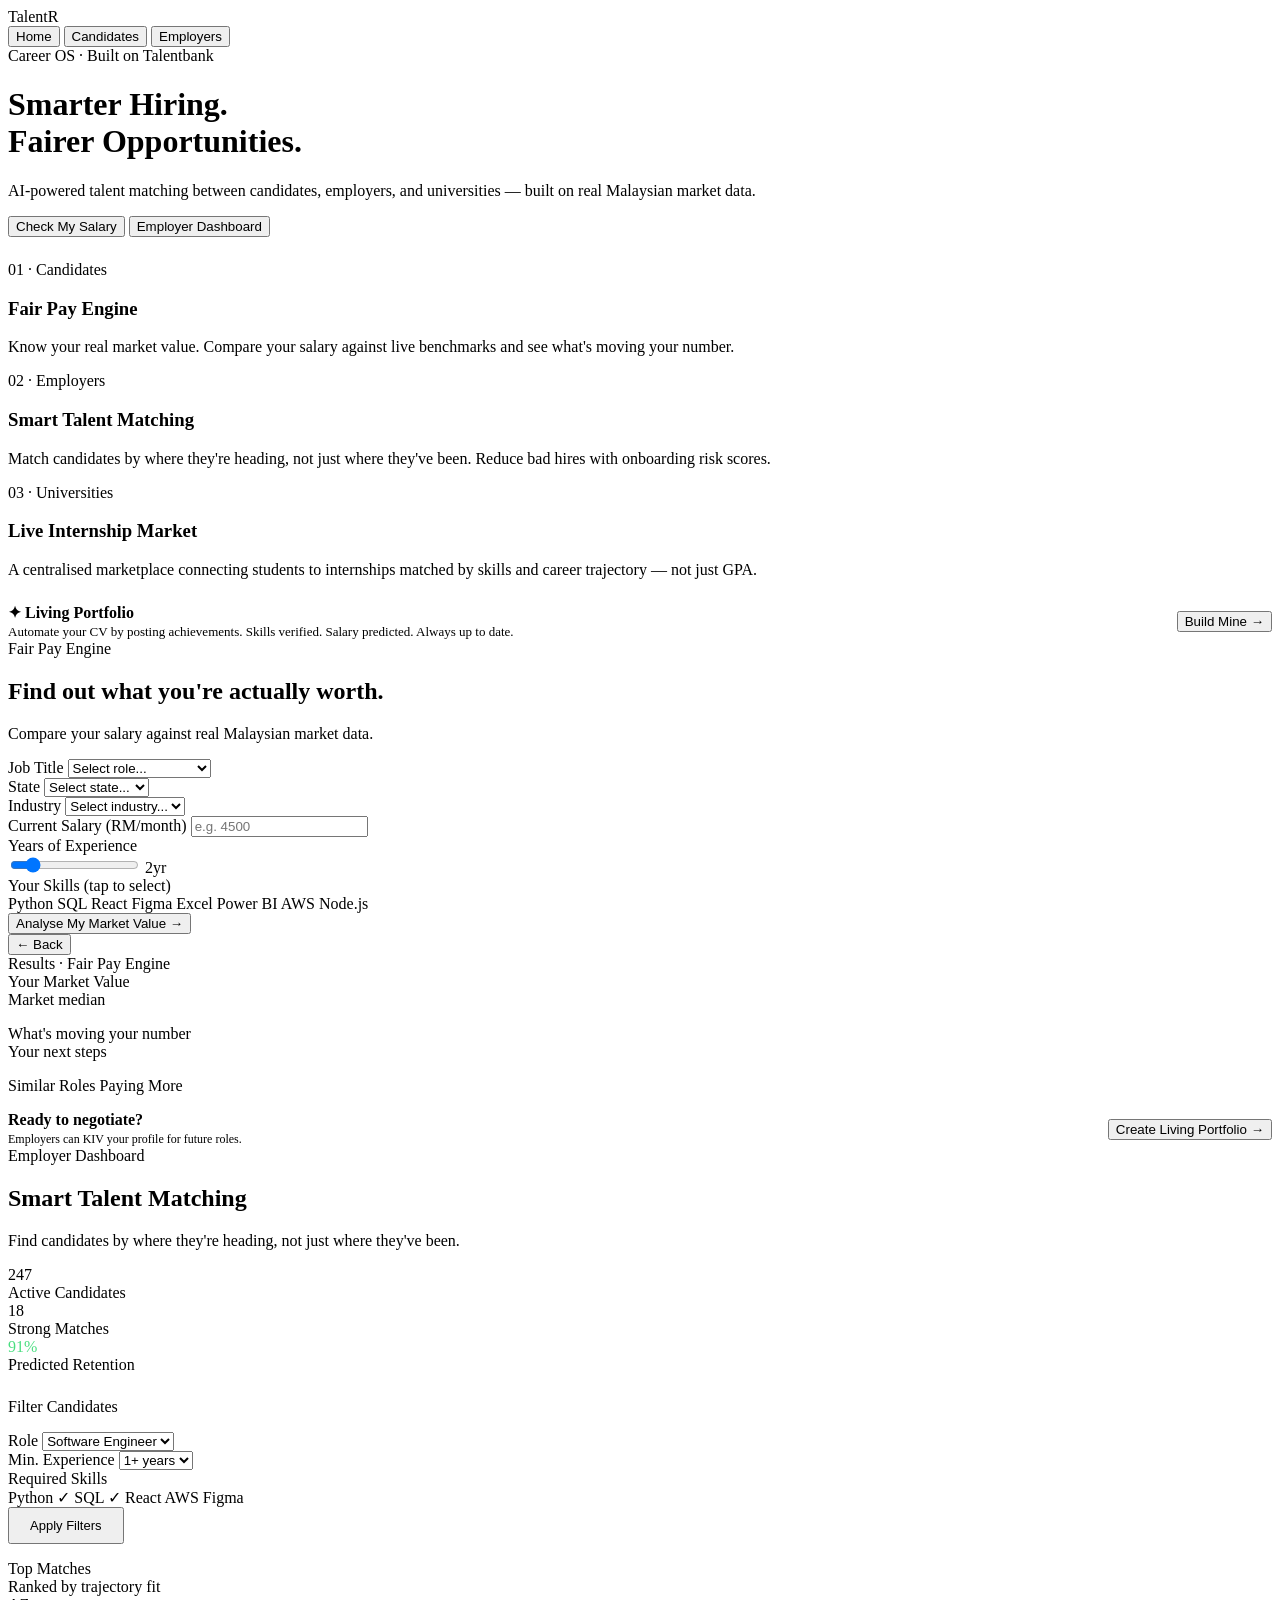
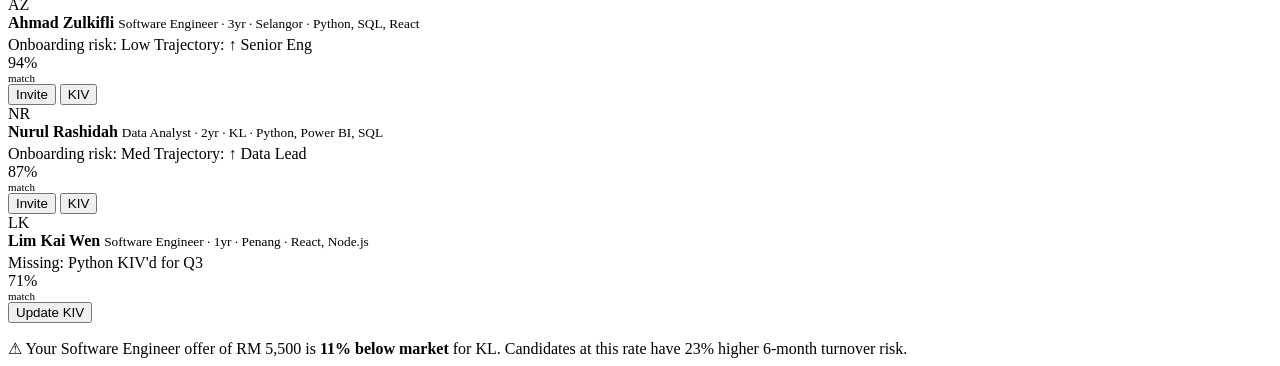
==== index.html @ a868d4d3 "initial commit" ====
<!DOCTYPE html>
<html lang="en">
<head>
  <meta charset="UTF-8" />
  <meta name="viewport" content="width=device-width, initial-scale=1.0" />
  <title>TalentR — Smarter Hiring. Fairer Opportunities.</title>
  <link rel="stylesheet" href="css/style.css" />
</head>
<body>

  <!-- NAV -->
  <nav>
    <div class="logo">TalentR</div>
    <div class="nav-links">
      <button class="nav-link active" onclick="showPage('home')">Home</button>
      <button class="nav-link" onclick="showPage('candidate')">Candidates</button>
      <button class="nav-link" onclick="showPage('employer')">Employers</button>
    </div>
  </nav>

  <!-- ═══════════════════════════════════════
       HOME PAGE
  ═══════════════════════════════════════ -->
  <div id="home" class="page active">
    <div class="hero">
      <div class="eyebrow">Career OS · Built on Talentbank</div>
      <h1>Smarter Hiring.<br>Fairer <span>Opportunities.</span></h1>
      <p>AI-powered talent matching between candidates, employers, and universities — built on real Malaysian market data.</p>
      <div class="hero-cta">
        <button class="btn-gold" onclick="showPage('candidate')">Check My Salary</button>
        <button class="btn-outline" onclick="showPage('employer')">Employer Dashboard</button>
      </div>
    </div>

    <div class="divider"></div>

    <div class="grid3" style="margin-top:1.5rem;">
      <div class="card">
        <div class="card-label">01 · Candidates</div>
        <h3>Fair Pay Engine</h3>
        <p>Know your real market value. Compare your salary against live benchmarks and see what's moving your number.</p>
      </div>
      <div class="card">
        <div class="card-label">02 · Employers</div>
        <h3>Smart Talent Matching</h3>
        <p>Match candidates by where they're heading, not just where they've been. Reduce bad hires with onboarding risk scores.</p>
      </div>
      <div class="card">
        <div class="card-label">03 · Universities</div>
        <h3>Live Internship Market</h3>
        <p>A centralised marketplace connecting students to internships matched by skills and career trajectory — not just GPA.</p>
      </div>
    </div>

    <div class="soft-highlight" style="margin-top:1.5rem; display:flex; align-items:center; gap:1rem; flex-wrap:wrap;">
      <div style="flex:1; min-width:180px;">
        <strong>✦ Living Portfolio</strong><br>
        <span style="font-size:13px; font-weight:400;">Automate your CV by posting achievements. Skills verified. Salary predicted. Always up to date.</span>
      </div>
      <button class="btn-gold" onclick="showPage('candidate')">Build Mine →</button>
    </div>
  </div>

  <!-- ═══════════════════════════════════════
       CANDIDATE PAGE
  ═══════════════════════════════════════ -->
  <div id="candidate" class="page">

    <!-- FORM -->
    <div id="cand-form">
      <div class="eyebrow">Fair Pay Engine</div>
      <h2 class="page-title">Find out what you're actually worth.</h2>
      <p class="page-sub">Compare your salary against real Malaysian market data.</p>

      <div class="step-bar">
        <div class="step done" id="s1"></div>
        <div class="step" id="s2"></div>
        <div class="step" id="s3"></div>
      </div>

      <div class="card">
        <div class="grid2">
          <div class="form-group">
            <label class="form-label">Job Title</label>
            <select class="form-select" id="jobTitle">
              <option value="">Select role...</option>
              <option value="Software Engineer">Software Engineer</option>
              <option value="Data Analyst">Data Analyst</option>
              <option value="Product Manager">Product Manager</option>
              <option value="UI/UX Designer">UI/UX Designer</option>
              <option value="Marketing Executive">Marketing Executive</option>
              <option value="HR Executive">HR Executive</option>
              <option value="Business Analyst">Business Analyst</option>
              <option value="DevOps Engineer">DevOps Engineer</option>
            </select>
          </div>
          <div class="form-group">
            <label class="form-label">State</label>
            <select class="form-select" id="state">
              <option value="">Select state...</option>
              <option value="Kuala Lumpur">Kuala Lumpur</option>
              <option value="Selangor">Selangor</option>
              <option value="Penang">Penang</option>
              <option value="Johor">Johor</option>
              <option value="Perak">Perak</option>
              <option value="Sabah">Sabah</option>
              <option value="Sarawak">Sarawak</option>
            </select>
          </div>
          <div class="form-group">
            <label class="form-label">Industry</label>
            <select class="form-select" id="industry">
              <option value="">Select industry...</option>
              <option value="Technology">Technology</option>
              <option value="Finance">Finance</option>
              <option value="Healthcare">Healthcare</option>
              <option value="E-commerce">E-commerce</option>
              <option value="Manufacturing">Manufacturing</option>
              <option value="Education">Education</option>
            </select>
          </div>
          <div class="form-group">
            <label class="form-label">Current Salary (RM/month)</label>
            <input type="number" class="form-input" id="currentSalary" placeholder="e.g. 4500" />
          </div>
        </div>

        <div class="form-group">
          <label class="form-label">Years of Experience</label>
          <div class="range-wrap">
            <input type="range" min="0" max="15" value="2" step="1" id="expRange"
              oninput="document.getElementById('expVal').textContent=this.value+'yr'" />
            <span class="range-val" id="expVal">2yr</span>
          </div>
        </div>

        <div class="form-group">
          <label class="form-label">Your Skills <span class="form-label-hint">(tap to select)</span></label>
          <div class="skills-area" id="skillsArea">
            <span class="tag tag-neutral skill-tag" onclick="toggleSkill(this,'Python')">Python</span>
            <span class="tag tag-neutral skill-tag" onclick="toggleSkill(this,'SQL')">SQL</span>
            <span class="tag tag-neutral skill-tag" onclick="toggleSkill(this,'React')">React</span>
            <span class="tag tag-neutral skill-tag" onclick="toggleSkill(this,'Figma')">Figma</span>
            <span class="tag tag-neutral skill-tag" onclick="toggleSkill(this,'Excel')">Excel</span>
            <span class="tag tag-neutral skill-tag" onclick="toggleSkill(this,'Power BI')">Power BI</span>
            <span class="tag tag-neutral skill-tag" onclick="toggleSkill(this,'AWS')">AWS</span>
            <span class="tag tag-neutral skill-tag" onclick="toggleSkill(this,'Node.js')">Node.js</span>
          </div>
        </div>

        <button class="btn-gold btn-full" onclick="calcSalary()">Analyse My Market Value →</button>
      </div>
    </div>

    <!-- RESULTS -->
    <div id="cand-result" class="result-hidden">
      <div class="result-header">
        <button class="btn-outline btn-sm" onclick="backToForm()">← Back</button>
        <div>
          <div class="eyebrow" style="margin:0;">Results · Fair Pay Engine</div>
          <div class="result-subtitle" id="resultSubtitle"></div>
        </div>
      </div>

      <div class="card" style="margin-bottom:1rem;">
        <div class="card-label">Your Market Value</div>
        <div class="big-number" id="salaryRange"></div>
        <div class="big-number-sub" id="salaryNote"></div>
        <div class="salary-bar-wrap">
          <div class="salary-range-label">
            <span id="barMin"></span>
            <span class="gold-text">Market median</span>
            <span id="barMax"></span>
          </div>
          <div class="salary-bar">
            <div class="salary-bar-fill" id="barFill"></div>
            <div class="salary-marker" id="barMarker"></div>
          </div>
        </div>
        <div class="position-text" id="positionText"></div>
      </div>

      <div class="grid2" style="margin-bottom:1rem;">
        <div class="card">
          <div class="card-label">What's moving your number</div>
          <div id="factorsList"></div>
        </div>
        <div class="card">
          <div class="card-label">Your next steps</div>
          <div id="nextStepsList"></div>
        </div>
      </div>

      <div class="card" style="margin-bottom:1rem;">
        <div class="card-label">Similar Roles Paying More</div>
        <div id="similarRoles"></div>
      </div>

      <div class="soft-highlight" style="display:flex; align-items:center; gap:1rem; flex-wrap:wrap;">
        <div style="flex:1; min-width:160px;">
          <strong>Ready to negotiate?</strong><br>
          <span style="font-size:12px; font-weight:400;">Employers can KIV your profile for future roles.</span>
        </div>
        <button class="btn-gold" onclick="showPage('home')">Create Living Portfolio →</button>
      </div>
    </div>
  </div>

  <!-- ═══════════════════════════════════════
       EMPLOYER PAGE
  ═══════════════════════════════════════ -->
  <div id="employer" class="page">
    <div class="eyebrow">Employer Dashboard</div>
    <h2 class="page-title">Smart Talent Matching</h2>
    <p class="page-sub">Find candidates by where they're heading, not just where they've been.</p>

    <div class="grid3" style="margin-bottom:1.5rem;">
      <div class="card employer-stat">
        <div class="num">247</div>
        <div class="lbl">Active Candidates</div>
      </div>
      <div class="card employer-stat">
        <div class="num">18</div>
        <div class="lbl">Strong Matches</div>
      </div>
      <div class="card employer-stat">
        <div class="num" style="color:#4ade80;">91%</div>
        <div class="lbl">Predicted Retention</div>
      </div>
    </div>

    <div class="card" style="margin-bottom:1rem;">
      <div class="card-label" style="margin-bottom:1rem;">Filter Candidates</div>
      <div class="grid2">
        <div class="form-group">
          <label class="form-label">Role</label>
          <select class="form-select">
            <option>Software Engineer</option>
            <option>Data Analyst</option>
            <option>Product Manager</option>
            <option>UI/UX Designer</option>
          </select>
        </div>
        <div class="form-group">
          <label class="form-label">Min. Experience</label>
          <select class="form-select">
            <option>1+ years</option>
            <option>2+ years</option>
            <option>3+ years</option>
            <option>5+ years</option>
          </select>
        </div>
      </div>
      <div class="form-group">
        <label class="form-label">Required Skills</label>
        <div class="skills-area">
          <span class="tag tag-gold">Python ✓</span>
          <span class="tag tag-gold">SQL ✓</span>
          <span class="tag tag-neutral skill-tag">React</span>
          <span class="tag tag-neutral skill-tag">AWS</span>
          <span class="tag tag-neutral skill-tag">Figma</span>
        </div>
      </div>
      <button class="btn-gold" style="font-size:13px; padding:9px 20px;">Apply Filters</button>
    </div>

    <div class="card">
      <div class="match-header">
        <div class="card-label" style="margin:0;">Top Matches</div>
        <span class="muted-text">Ranked by trajectory fit</span>
      </div>

      <!-- Match 1 -->
      <div class="match-card">
        <div class="match-avatar">AZ</div>
        <div class="match-info">
          <strong>Ahmad Zulkifli</strong>
          <small>Software Engineer · 3yr · Selangor · Python, SQL, React</small>
          <div style="margin-top:4px;">
            <span class="tag tag-up tag-sm">Onboarding risk: Low</span>
            <span class="tag tag-up tag-sm">Trajectory: ↑ Senior Eng</span>
          </div>
        </div>
        <div class="match-actions">
          <div class="match-score">94%</div>
          <div class="muted-text" style="font-size:11px;">match</div>
          <div class="action-btns">
            <button class="btn-gold btn-xs">Invite</button>
            <button class="btn-outline btn-xs">KIV</button>
          </div>
        </div>
      </div>

      <!-- Match 2 -->
      <div class="match-card">
        <div class="match-avatar-outline">NR</div>
        <div class="match-info">
          <strong>Nurul Rashidah</strong>
          <small>Data Analyst · 2yr · KL · Python, Power BI, SQL</small>
          <div style="margin-top:4px;">
            <span class="tag tag-neutral tag-sm">Onboarding risk: Med</span>
            <span class="tag tag-up tag-sm">Trajectory: ↑ Data Lead</span>
          </div>
        </div>
        <div class="match-actions">
          <div class="match-score">87%</div>
          <div class="muted-text" style="font-size:11px;">match</div>
          <div class="action-btns">
            <button class="btn-gold btn-xs">Invite</button>
            <button class="btn-outline btn-xs">KIV</button>
          </div>
        </div>
      </div>

      <!-- Match 3 — KIV'd -->
      <div class="match-card match-dim">
        <div class="match-avatar-outline">LK</div>
        <div class="match-info">
          <strong>Lim Kai Wen</strong>
          <small>Software Engineer · 1yr · Penang · React, Node.js</small>
          <div style="margin-top:4px;">
            <span class="tag tag-down tag-sm">Missing: Python</span>
            <span class="kiv-badge">KIV'd for Q3</span>
          </div>
        </div>
        <div class="match-actions">
          <div class="match-score muted-text">71%</div>
          <div class="muted-text" style="font-size:11px;">match</div>
          <div class="action-btns">
            <button class="btn-outline btn-xs">Update KIV</button>
          </div>
        </div>
      </div>

      <div class="soft-highlight" style="margin-top:1rem;">
        ⚠ Your Software Engineer offer of RM 5,500 is <strong>11% below market</strong> for KL.
        Candidates at this rate have 23% higher 6-month turnover risk.
      </div>
    </div>
  </div>

  <script src="js/app.js"></script>
</body>
</html>
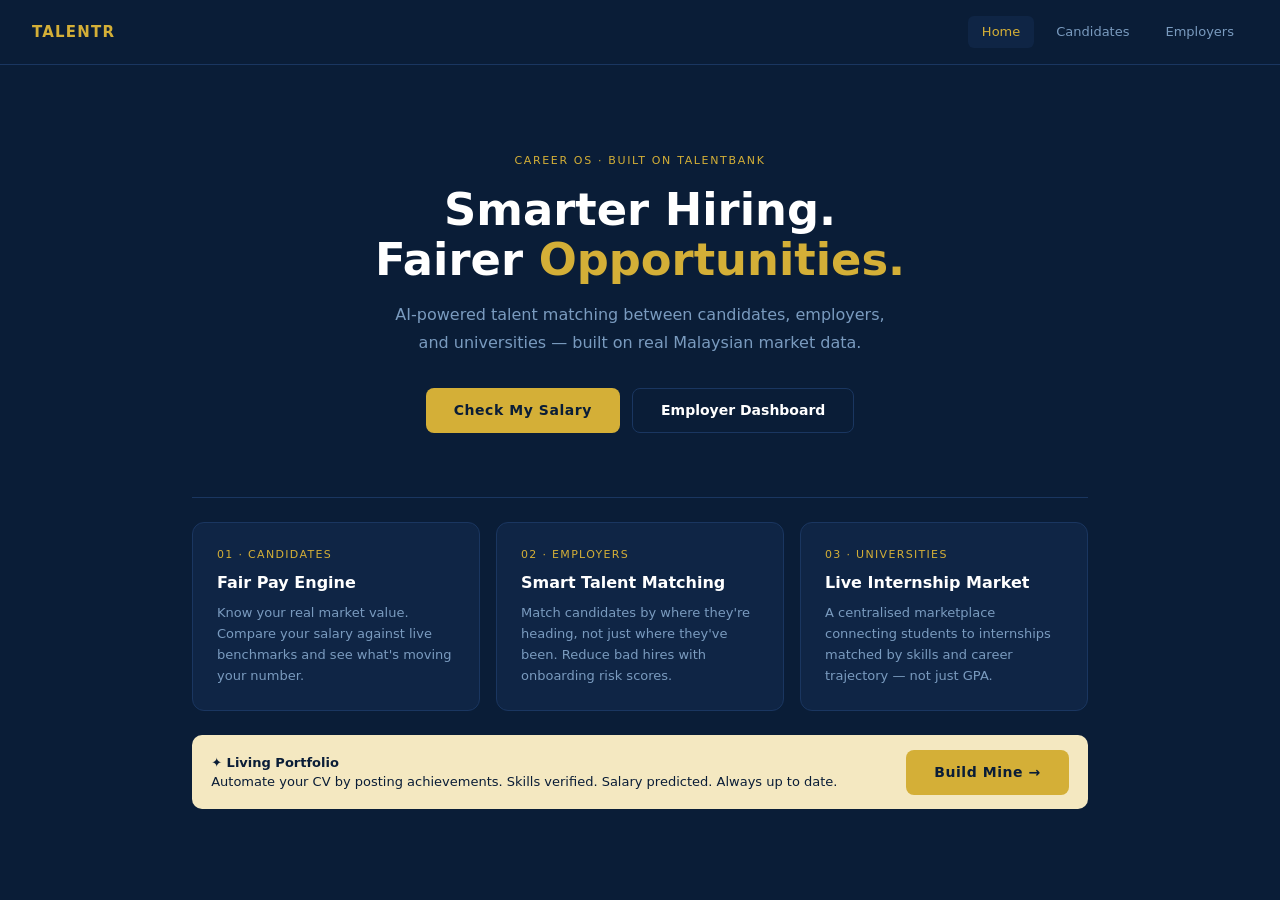
==== commit e1499072: "commit 5" ====
--- a/index.html
+++ b/index.html
@@ -3,37 +3,40 @@
 <head>
   <meta charset="UTF-8" />
   <meta name="viewport" content="width=device-width, initial-scale=1.0" />
-  <title>TalentR — Smarter Hiring. Fairer Opportunities.</title>
-  <link rel="stylesheet" href="css/style.css" />
+  <title>TalentR — Home</title>
+  <link rel="stylesheet" href="base.css" />
 </head>
 <body>
 
-  <!-- NAV -->
   <nav>
     <div class="logo">TalentR</div>
     <div class="nav-links">
-      <button class="nav-link active" onclick="showPage('home')">Home</button>
-      <button class="nav-link" onclick="showPage('candidate')">Candidates</button>
-      <button class="nav-link" onclick="showPage('employer')">Employers</button>
+      <a class="nav-link active" href="01-home.html">Home</a>
+      <a class="nav-link" href="02-candidate-form.html">Candidates</a>
+      <a class="nav-link" href="05-employer-dashboard.html">Employers</a>
     </div>
   </nav>
 
-  <!-- ═══════════════════════════════════════
-       HOME PAGE
-  ═══════════════════════════════════════ -->
-  <div id="home" class="page active">
-    <div class="hero">
+  <div class="page">
+
+    <!-- Hero -->
+    <div style="text-align:center; padding:3.5rem 1rem 2.5rem;">
       <div class="eyebrow">Career OS · Built on Talentbank</div>
-      <h1>Smarter Hiring.<br>Fairer <span>Opportunities.</span></h1>
-      <p>AI-powered talent matching between candidates, employers, and universities — built on real Malaysian market data.</p>
-      <div class="hero-cta">
-        <button class="btn-gold" onclick="showPage('candidate')">Check My Salary</button>
-        <button class="btn-outline" onclick="showPage('employer')">Employer Dashboard</button>
+      <h1 style="font-size:2.8rem; font-weight:800; line-height:1.12; margin-bottom:1rem;">
+        Smarter Hiring.<br>Fairer <span style="color:var(--gold);">Opportunities.</span>
+      </h1>
+      <p style="font-size:1rem; color:var(--muted); max-width:520px; margin:0 auto 2rem; line-height:1.7;">
+        AI-powered talent matching between candidates, employers, and universities — built on real Malaysian market data.
+      </p>
+      <div style="display:flex; gap:12px; justify-content:center; flex-wrap:wrap;">
+        <a class="btn-gold" href="02-candidate-form.html">Check My Salary</a>
+        <a class="btn-outline" href="05-employer-dashboard.html">Employer Dashboard</a>
       </div>
     </div>
 
     <div class="divider"></div>
 
+    <!-- Module Cards -->
     <div class="grid3" style="margin-top:1.5rem;">
       <div class="card">
         <div class="card-label">01 · Candidates</div>
@@ -52,293 +55,17 @@
       </div>
     </div>
 
+    <!-- Living Portfolio Banner -->
     <div class="soft-highlight" style="margin-top:1.5rem; display:flex; align-items:center; gap:1rem; flex-wrap:wrap;">
       <div style="flex:1; min-width:180px;">
         <strong>✦ Living Portfolio</strong><br>
-        <span style="font-size:13px; font-weight:400;">Automate your CV by posting achievements. Skills verified. Salary predicted. Always up to date.</span>
+        <span style="font-size:13px; font-weight:400;">
+          Automate your CV by posting achievements. Skills verified. Salary predicted. Always up to date.
+        </span>
       </div>
-      <button class="btn-gold" onclick="showPage('candidate')">Build Mine →</button>
-    </div>
-  </div>
-
-  <!-- ═══════════════════════════════════════
-       CANDIDATE PAGE
-  ═══════════════════════════════════════ -->
-  <div id="candidate" class="page">
-
-    <!-- FORM -->
-    <div id="cand-form">
-      <div class="eyebrow">Fair Pay Engine</div>
-      <h2 class="page-title">Find out what you're actually worth.</h2>
-      <p class="page-sub">Compare your salary against real Malaysian market data.</p>
-
-      <div class="step-bar">
-        <div class="step done" id="s1"></div>
-        <div class="step" id="s2"></div>
-        <div class="step" id="s3"></div>
-      </div>
-
-      <div class="card">
-        <div class="grid2">
-          <div class="form-group">
-            <label class="form-label">Job Title</label>
-            <select class="form-select" id="jobTitle">
-              <option value="">Select role...</option>
-              <option value="Software Engineer">Software Engineer</option>
-              <option value="Data Analyst">Data Analyst</option>
-              <option value="Product Manager">Product Manager</option>
-              <option value="UI/UX Designer">UI/UX Designer</option>
-              <option value="Marketing Executive">Marketing Executive</option>
-              <option value="HR Executive">HR Executive</option>
-              <option value="Business Analyst">Business Analyst</option>
-              <option value="DevOps Engineer">DevOps Engineer</option>
-            </select>
-          </div>
-          <div class="form-group">
-            <label class="form-label">State</label>
-            <select class="form-select" id="state">
-              <option value="">Select state...</option>
-              <option value="Kuala Lumpur">Kuala Lumpur</option>
-              <option value="Selangor">Selangor</option>
-              <option value="Penang">Penang</option>
-              <option value="Johor">Johor</option>
-              <option value="Perak">Perak</option>
-              <option value="Sabah">Sabah</option>
-              <option value="Sarawak">Sarawak</option>
-            </select>
-          </div>
-          <div class="form-group">
-            <label class="form-label">Industry</label>
-            <select class="form-select" id="industry">
-              <option value="">Select industry...</option>
-              <option value="Technology">Technology</option>
-              <option value="Finance">Finance</option>
-              <option value="Healthcare">Healthcare</option>
-              <option value="E-commerce">E-commerce</option>
-              <option value="Manufacturing">Manufacturing</option>
-              <option value="Education">Education</option>
-            </select>
-          </div>
-          <div class="form-group">
-            <label class="form-label">Current Salary (RM/month)</label>
-            <input type="number" class="form-input" id="currentSalary" placeholder="e.g. 4500" />
-          </div>
-        </div>
-
-        <div class="form-group">
-          <label class="form-label">Years of Experience</label>
-          <div class="range-wrap">
-            <input type="range" min="0" max="15" value="2" step="1" id="expRange"
-              oninput="document.getElementById('expVal').textContent=this.value+'yr'" />
-            <span class="range-val" id="expVal">2yr</span>
-          </div>
-        </div>
-
-        <div class="form-group">
-          <label class="form-label">Your Skills <span class="form-label-hint">(tap to select)</span></label>
-          <div class="skills-area" id="skillsArea">
-            <span class="tag tag-neutral skill-tag" onclick="toggleSkill(this,'Python')">Python</span>
-            <span class="tag tag-neutral skill-tag" onclick="toggleSkill(this,'SQL')">SQL</span>
-            <span class="tag tag-neutral skill-tag" onclick="toggleSkill(this,'React')">React</span>
-            <span class="tag tag-neutral skill-tag" onclick="toggleSkill(this,'Figma')">Figma</span>
-            <span class="tag tag-neutral skill-tag" onclick="toggleSkill(this,'Excel')">Excel</span>
-            <span class="tag tag-neutral skill-tag" onclick="toggleSkill(this,'Power BI')">Power BI</span>
-            <span class="tag tag-neutral skill-tag" onclick="toggleSkill(this,'AWS')">AWS</span>
-            <span class="tag tag-neutral skill-tag" onclick="toggleSkill(this,'Node.js')">Node.js</span>
-          </div>
-        </div>
-
-        <button class="btn-gold btn-full" onclick="calcSalary()">Analyse My Market Value →</button>
-      </div>
+      <a class="btn-gold" href="02-candidate-form.html">Build Mine →</a>
     </div>
 
-    <!-- RESULTS -->
-    <div id="cand-result" class="result-hidden">
-      <div class="result-header">
-        <button class="btn-outline btn-sm" onclick="backToForm()">← Back</button>
-        <div>
-          <div class="eyebrow" style="margin:0;">Results · Fair Pay Engine</div>
-          <div class="result-subtitle" id="resultSubtitle"></div>
-        </div>
-      </div>
-
-      <div class="card" style="margin-bottom:1rem;">
-        <div class="card-label">Your Market Value</div>
-        <div class="big-number" id="salaryRange"></div>
-        <div class="big-number-sub" id="salaryNote"></div>
-        <div class="salary-bar-wrap">
-          <div class="salary-range-label">
-            <span id="barMin"></span>
-            <span class="gold-text">Market median</span>
-            <span id="barMax"></span>
-          </div>
-          <div class="salary-bar">
-            <div class="salary-bar-fill" id="barFill"></div>
-            <div class="salary-marker" id="barMarker"></div>
-          </div>
-        </div>
-        <div class="position-text" id="positionText"></div>
-      </div>
-
-      <div class="grid2" style="margin-bottom:1rem;">
-        <div class="card">
-          <div class="card-label">What's moving your number</div>
-          <div id="factorsList"></div>
-        </div>
-        <div class="card">
-          <div class="card-label">Your next steps</div>
-          <div id="nextStepsList"></div>
-        </div>
-      </div>
-
-      <div class="card" style="margin-bottom:1rem;">
-        <div class="card-label">Similar Roles Paying More</div>
-        <div id="similarRoles"></div>
-      </div>
-
-      <div class="soft-highlight" style="display:flex; align-items:center; gap:1rem; flex-wrap:wrap;">
-        <div style="flex:1; min-width:160px;">
-          <strong>Ready to negotiate?</strong><br>
-          <span style="font-size:12px; font-weight:400;">Employers can KIV your profile for future roles.</span>
-        </div>
-        <button class="btn-gold" onclick="showPage('home')">Create Living Portfolio →</button>
-      </div>
-    </div>
   </div>
-
-  <!-- ═══════════════════════════════════════
-       EMPLOYER PAGE
-  ═══════════════════════════════════════ -->
-  <div id="employer" class="page">
-    <div class="eyebrow">Employer Dashboard</div>
-    <h2 class="page-title">Smart Talent Matching</h2>
-    <p class="page-sub">Find candidates by where they're heading, not just where they've been.</p>
-
-    <div class="grid3" style="margin-bottom:1.5rem;">
-      <div class="card employer-stat">
-        <div class="num">247</div>
-        <div class="lbl">Active Candidates</div>
-      </div>
-      <div class="card employer-stat">
-        <div class="num">18</div>
-        <div class="lbl">Strong Matches</div>
-      </div>
-      <div class="card employer-stat">
-        <div class="num" style="color:#4ade80;">91%</div>
-        <div class="lbl">Predicted Retention</div>
-      </div>
-    </div>
-
-    <div class="card" style="margin-bottom:1rem;">
-      <div class="card-label" style="margin-bottom:1rem;">Filter Candidates</div>
-      <div class="grid2">
-        <div class="form-group">
-          <label class="form-label">Role</label>
-          <select class="form-select">
-            <option>Software Engineer</option>
-            <option>Data Analyst</option>
-            <option>Product Manager</option>
-            <option>UI/UX Designer</option>
-          </select>
-        </div>
-        <div class="form-group">
-          <label class="form-label">Min. Experience</label>
-          <select class="form-select">
-            <option>1+ years</option>
-            <option>2+ years</option>
-            <option>3+ years</option>
-            <option>5+ years</option>
-          </select>
-        </div>
-      </div>
-      <div class="form-group">
-        <label class="form-label">Required Skills</label>
-        <div class="skills-area">
-          <span class="tag tag-gold">Python ✓</span>
-          <span class="tag tag-gold">SQL ✓</span>
-          <span class="tag tag-neutral skill-tag">React</span>
-          <span class="tag tag-neutral skill-tag">AWS</span>
-          <span class="tag tag-neutral skill-tag">Figma</span>
-        </div>
-      </div>
-      <button class="btn-gold" style="font-size:13px; padding:9px 20px;">Apply Filters</button>
-    </div>
-
-    <div class="card">
-      <div class="match-header">
-        <div class="card-label" style="margin:0;">Top Matches</div>
-        <span class="muted-text">Ranked by trajectory fit</span>
-      </div>
-
-      <!-- Match 1 -->
-      <div class="match-card">
-        <div class="match-avatar">AZ</div>
-        <div class="match-info">
-          <strong>Ahmad Zulkifli</strong>
-          <small>Software Engineer · 3yr · Selangor · Python, SQL, React</small>
-          <div style="margin-top:4px;">
-            <span class="tag tag-up tag-sm">Onboarding risk: Low</span>
-            <span class="tag tag-up tag-sm">Trajectory: ↑ Senior Eng</span>
-          </div>
-        </div>
-        <div class="match-actions">
-          <div class="match-score">94%</div>
-          <div class="muted-text" style="font-size:11px;">match</div>
-          <div class="action-btns">
-            <button class="btn-gold btn-xs">Invite</button>
-            <button class="btn-outline btn-xs">KIV</button>
-          </div>
-        </div>
-      </div>
-
-      <!-- Match 2 -->
-      <div class="match-card">
-        <div class="match-avatar-outline">NR</div>
-        <div class="match-info">
-          <strong>Nurul Rashidah</strong>
-          <small>Data Analyst · 2yr · KL · Python, Power BI, SQL</small>
-          <div style="margin-top:4px;">
-            <span class="tag tag-neutral tag-sm">Onboarding risk: Med</span>
-            <span class="tag tag-up tag-sm">Trajectory: ↑ Data Lead</span>
-          </div>
-        </div>
-        <div class="match-actions">
-          <div class="match-score">87%</div>
-          <div class="muted-text" style="font-size:11px;">match</div>
-          <div class="action-btns">
-            <button class="btn-gold btn-xs">Invite</button>
-            <button class="btn-outline btn-xs">KIV</button>
-          </div>
-        </div>
-      </div>
-
-      <!-- Match 3 — KIV'd -->
-      <div class="match-card match-dim">
-        <div class="match-avatar-outline">LK</div>
-        <div class="match-info">
-          <strong>Lim Kai Wen</strong>
-          <small>Software Engineer · 1yr · Penang · React, Node.js</small>
-          <div style="margin-top:4px;">
-            <span class="tag tag-down tag-sm">Missing: Python</span>
-            <span class="kiv-badge">KIV'd for Q3</span>
-          </div>
-        </div>
-        <div class="match-actions">
-          <div class="match-score muted-text">71%</div>
-          <div class="muted-text" style="font-size:11px;">match</div>
-          <div class="action-btns">
-            <button class="btn-outline btn-xs">Update KIV</button>
-          </div>
-        </div>
-      </div>
-
-      <div class="soft-highlight" style="margin-top:1rem;">
-        ⚠ Your Software Engineer offer of RM 5,500 is <strong>11% below market</strong> for KL.
-        Candidates at this rate have 23% higher 6-month turnover risk.
-      </div>
-    </div>
-  </div>
-
-  <script src="js/app.js"></script>
 </body>
 </html>
--- a/base.css
+++ b/base.css
@@ -0,0 +1,280 @@
+/* ============================================
+   TalentR — Base Styles & Design Tokens
+   Import this in EVERY page
+============================================ */
+
+*, *::before, *::after {
+  box-sizing: border-box;
+  margin: 0;
+  padding: 0;
+}
+
+:root {
+  --bg:         #0A1D37;
+  --card:       #0f2545;
+  --card2:      #142d52;
+  --gold:       #D4AF37;
+  --gold-light: #F4E8C1;
+  --white:      #FFFFFF;
+  --muted:      #7a9bbf;
+  --border:     #1a3660;
+  --green:      #4ade80;
+  --red:        #f87171;
+}
+
+body {
+  background: var(--bg);
+  color: var(--white);
+  font-family: 'Inter', system-ui, -apple-system, sans-serif;
+  font-size: 15px;
+  line-height: 1.5;
+}
+
+/* ─── Nav ──────────────────────────────── */
+nav {
+  display: flex;
+  align-items: center;
+  justify-content: space-between;
+  padding: 1rem 2rem;
+  border-bottom: 1px solid var(--border);
+  background: var(--bg);
+}
+
+.logo {
+  font-size: 15px;
+  font-weight: 700;
+  letter-spacing: 0.08em;
+  color: var(--gold);
+  text-transform: uppercase;
+}
+
+.nav-links { display: flex; gap: 0.5rem; }
+
+.nav-link {
+  font-size: 13px;
+  color: var(--muted);
+  cursor: pointer;
+  padding: 6px 14px;
+  border-radius: 6px;
+  border: none;
+  background: none;
+  font-family: inherit;
+  text-decoration: none;
+  display: inline-block;
+  transition: color 0.2s, background 0.2s;
+}
+.nav-link:hover  { color: var(--white); background: var(--card); }
+.nav-link.active { color: var(--gold);  background: var(--card); }
+
+/* ─── Page Wrapper ──────────────────────── */
+.page {
+  padding: 2rem;
+  max-width: 960px;
+  margin: 0 auto;
+}
+
+/* ─── Typography ────────────────────────── */
+.eyebrow {
+  font-size: 11px;
+  letter-spacing: 0.15em;
+  color: var(--gold);
+  text-transform: uppercase;
+  margin-bottom: 1rem;
+}
+
+.page-title {
+  font-size: 1.6rem;
+  font-weight: 800;
+  margin-bottom: 0.4rem;
+  color: var(--white);
+}
+
+.page-sub {
+  color: var(--muted);
+  font-size: 14px;
+  margin-bottom: 1.5rem;
+}
+
+.gold-text  { color: var(--gold); }
+.muted-text { color: var(--muted); }
+
+/* ─── Buttons ───────────────────────────── */
+.btn-gold {
+  background: var(--gold);
+  color: #0A1D37;
+  font-weight: 700;
+  font-size: 14px;
+  padding: 12px 28px;
+  border-radius: 8px;
+  border: none;
+  cursor: pointer;
+  letter-spacing: 0.04em;
+  font-family: inherit;
+  transition: background 0.2s, transform 0.15s;
+  text-decoration: none;
+  display: inline-block;
+}
+.btn-gold:hover { background: var(--gold-light); transform: translateY(-1px); }
+
+.btn-outline {
+  background: transparent;
+  color: var(--white);
+  font-weight: 600;
+  font-size: 14px;
+  padding: 11px 28px;
+  border-radius: 8px;
+  border: 1px solid var(--border);
+  cursor: pointer;
+  font-family: inherit;
+  text-decoration: none;
+  display: inline-block;
+  transition: border-color 0.2s, background 0.2s;
+}
+.btn-outline:hover { border-color: var(--gold); background: var(--card); }
+
+.btn-full { width: 100%; margin-top: 0.5rem; }
+.btn-sm   { font-size: 12px !important; padding: 6px 14px !important; }
+.btn-xs   { font-size: 11px !important; padding: 4px 10px !important; }
+
+/* ─── Cards ─────────────────────────────── */
+.card {
+  background: var(--card);
+  border: 1px solid var(--border);
+  border-radius: 12px;
+  padding: 1.5rem;
+}
+
+.card-label {
+  font-size: 11px;
+  letter-spacing: 0.12em;
+  color: var(--gold);
+  text-transform: uppercase;
+  margin-bottom: 0.5rem;
+}
+
+.card h3 { font-size: 1rem; font-weight: 700; margin-bottom: 0.5rem; color: var(--white); }
+.card p  { font-size: 13px; color: var(--muted); line-height: 1.6; }
+
+/* ─── Grid ──────────────────────────────── */
+.grid2 { display: grid; grid-template-columns: 1fr 1fr;         gap: 1rem; }
+.grid3 { display: grid; grid-template-columns: repeat(3, 1fr);  gap: 1rem; }
+
+/* ─── Divider ───────────────────────────── */
+.divider { height: 1px; background: var(--border); margin: 1.5rem 0; }
+
+/* ─── Soft Highlight ────────────────────── */
+.soft-highlight {
+  background: var(--gold-light);
+  color: #0A1D37;
+  border-radius: 10px;
+  padding: 0.9rem 1.2rem;
+  font-size: 13px;
+  font-weight: 600;
+}
+
+/* ─── Form Elements ─────────────────────── */
+.form-group    { margin-bottom: 1.25rem; }
+
+.form-label {
+  font-size: 12px;
+  color: var(--muted);
+  letter-spacing: 0.08em;
+  text-transform: uppercase;
+  margin-bottom: 6px;
+  display: block;
+}
+.form-label-hint {
+  color: var(--muted);
+  font-weight: 400;
+  text-transform: none;
+  letter-spacing: 0;
+}
+
+.form-input,
+.form-select {
+  width: 100%;
+  background: var(--card2);
+  border: 1px solid var(--border);
+  border-radius: 8px;
+  padding: 10px 14px;
+  color: var(--white);
+  font-size: 14px;
+  font-family: inherit;
+  outline: none;
+  transition: border-color 0.2s;
+  appearance: none;
+}
+.form-input:focus,
+.form-select:focus { border-color: var(--gold); }
+.form-select option { background: #0f2545; }
+
+.range-wrap { display: flex; align-items: center; gap: 12px; }
+.range-wrap input[type="range"] { flex: 1; accent-color: var(--gold); height: 4px; cursor: pointer; }
+.range-val { font-size: 14px; font-weight: 700; color: var(--gold); min-width: 32px; }
+
+/* ─── Skills Area ───────────────────────── */
+.skills-area { display: flex; flex-wrap: wrap; gap: 8px; }
+
+/* ─── Tags ──────────────────────────────── */
+.tag {
+  display: inline-block;
+  font-size: 11px;
+  padding: 3px 10px;
+  border-radius: 20px;
+  font-weight: 600;
+  margin: 2px;
+}
+.tag-up      { background: #0b2a18; color: var(--green); border: 1px solid #1a4a2e; }
+.tag-down    { background: #2e0e0e; color: var(--red);   border: 1px solid #4a1a1a; }
+.tag-neutral { background: var(--card2); color: var(--muted); border: 1px solid var(--border); }
+.tag-gold    { background: #2a2000; color: var(--gold);  border: 1px solid #4a3800; }
+.tag-sm      { font-size: 10px; }
+.skill-tag   { cursor: pointer; }
+
+/* ─── Step Progress Bar ─────────────────── */
+.step-bar { display: flex; gap: 6px; margin-bottom: 2rem; }
+.step { flex: 1; height: 3px; border-radius: 2px; background: var(--border); }
+.step.done { background: var(--gold); }
+
+/* ─── Insight Rows ──────────────────────── */
+.insight-row {
+  display: flex;
+  align-items: flex-start;
+  gap: 12px;
+  padding: 10px 0;
+  border-bottom: 1px solid var(--border);
+}
+.insight-row:last-child { border-bottom: none; }
+
+.insight-icon {
+  width: 32px;
+  height: 32px;
+  border-radius: 8px;
+  background: var(--card2);
+  display: flex;
+  align-items: center;
+  justify-content: center;
+  flex-shrink: 0;
+  color: var(--gold);
+  font-size: 14px;
+}
+.insight-text          { font-size: 13px; color: var(--white); }
+.insight-text small    { color: var(--muted); font-size: 12px; display: block; }
+
+/* ─── KIV Badge ─────────────────────────── */
+.kiv-badge {
+  font-size: 11px;
+  padding: 2px 8px;
+  border-radius: 4px;
+  background: #2a2000;
+  color: var(--gold);
+  border: 1px solid #4a3800;
+  font-weight: 600;
+}
+
+/* ─── Responsive ────────────────────────── */
+@media (max-width: 640px) {
+  .grid2, .grid3 { grid-template-columns: 1fr; }
+  nav  { padding: 0.75rem 1rem; }
+  .page { padding: 1rem; }
+}
